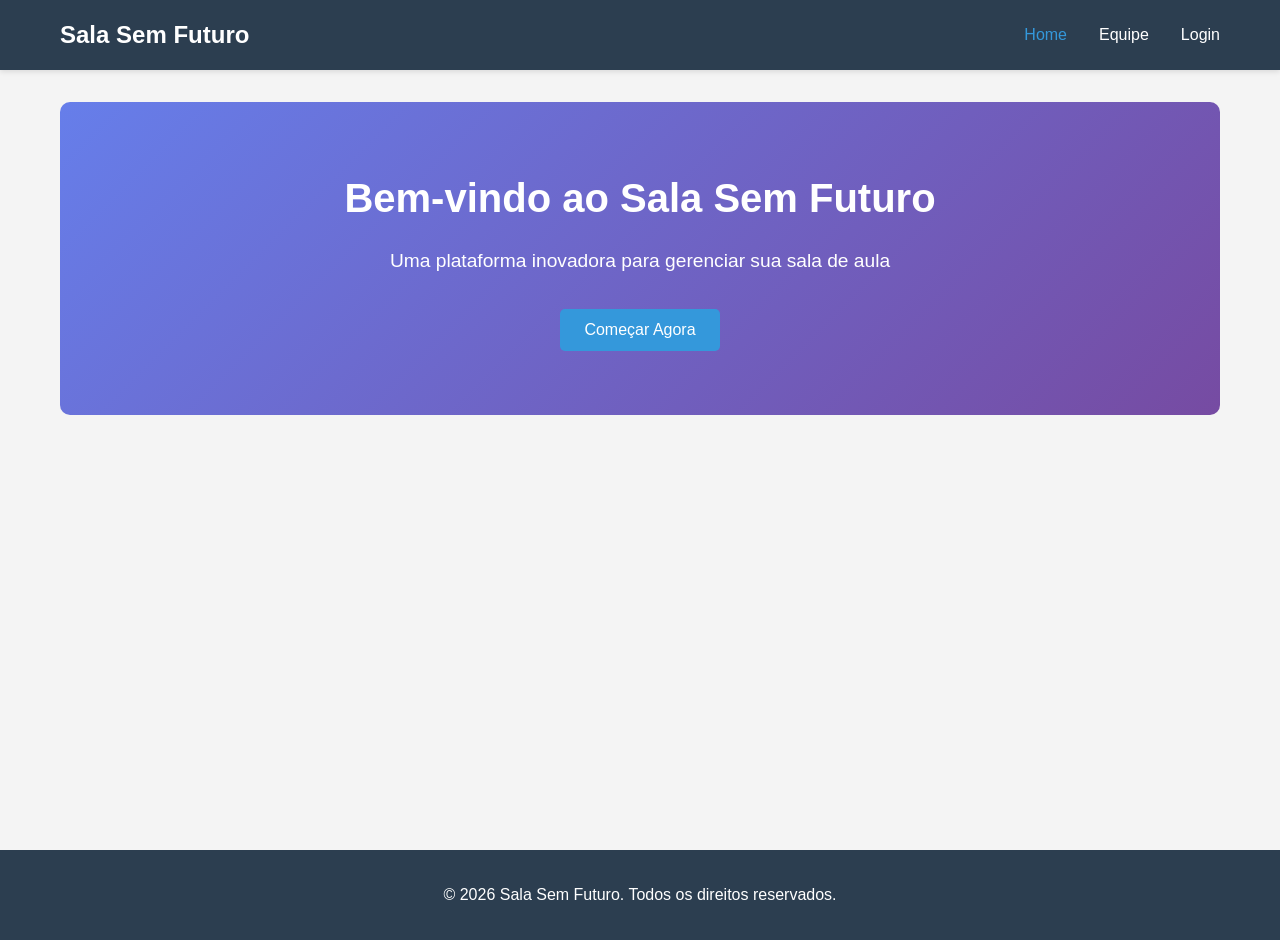
==== index.html @ a5ed9cbe "Estrutura inicial do projeto SalaSemFuturoDemo" ====
<!DOCTYPE html>
<html lang="pt-BR">
<head>
    <meta charset="UTF-8">
    <meta name="viewport" content="width=device-width, initial-scale=1.0">
    <title>Sala Sem Futuro - Home</title>
    <link rel="stylesheet" href="assets/style.css">
</head>
<body>
    <nav class="navbar">
        <div class="container">
            <h1 class="logo">Sala Sem Futuro</h1>
            <ul class="nav-links">
                <li><a href="index.html" class="active">Home</a></li>
                <li><a href="equipe.html">Equipe</a></li>
                <li><a href="login.html">Login</a></li>
            </ul>
        </div>
    </nav>

    <main class="container">
        <section class="hero">
            <h2>Bem-vindo ao Sala Sem Futuro</h2>
            <p>Uma plataforma inovadora para gerenciar sua sala de aula</p>
            <button class="btn btn-primary">Começar Agora</button>
        </section>
    </main>

    <footer>
        <p>&copy; 2026 Sala Sem Futuro. Todos os direitos reservados.</p>
    </footer>

    <script src="assets/app.js"></script>
</body>
</html>
---- assets/style.css ----
* {
    margin: 0;
    padding: 0;
    box-sizing: border-box;
}

body {
    font-family: 'Segoe UI', Tahoma, Geneva, Verdana, sans-serif;
    line-height: 1.6;
    color: #333;
    background-color: #f4f4f4;
}

.container {
    max-width: 1200px;
    margin: 0 auto;
    padding: 0 20px;
}

/* Navbar */
.navbar {
    background-color: #2c3e50;
    color: white;
    padding: 1rem 0;
    position: sticky;
    top: 0;
    box-shadow: 0 2px 5px rgba(0, 0, 0, 0.1);
}

.navbar .container {
    display: flex;
    justify-content: space-between;
    align-items: center;
}

.logo {
    font-size: 1.5rem;
    font-weight: bold;
}

.nav-links {
    display: flex;
    list-style: none;
    gap: 2rem;
}

.nav-links a {
    color: white;
    text-decoration: none;
    transition: color 0.3s ease;
}

.nav-links a:hover,
.nav-links a.active {
    color: #3498db;
}

/* Main Content */
main {
    min-height: calc(100vh - 200px);
    padding: 2rem 0;
}

/* Hero Section */
.hero {
    text-align: center;
    padding: 4rem 2rem;
    background: linear-gradient(135deg, #667eea 0%, #764ba2 100%);
    color: white;
    border-radius: 10px;
    margin: 2rem 0;
}

.hero h2 {
    font-size: 2.5rem;
    margin-bottom: 1rem;
}

.hero p {
    font-size: 1.2rem;
    margin-bottom: 2rem;
}

/* Buttons */
.btn {
    padding: 0.75rem 1.5rem;
    border: none;
    border-radius: 5px;
    cursor: pointer;
    font-size: 1rem;
    transition: background-color 0.3s ease;
}

.btn-primary {
    background-color: #3498db;
    color: white;
}

.btn-primary:hover {
    background-color: #2980b9;
}

.btn-secondary {
    background-color: #95a5a6;
    color: white;
}

.btn-secondary:hover {
    background-color: #7f8c8d;
}

/* Forms */
.form-group {
    margin-bottom: 1.5rem;
}

.form-group label {
    display: block;
    margin-bottom: 0.5rem;
    font-weight: bold;
}

.form-group input {
    width: 100%;
    padding: 0.75rem;
    border: 1px solid #ddd;
    border-radius: 5px;
    font-size: 1rem;
}

.form-group input:focus {
    outline: none;
    border-color: #3498db;
    box-shadow: 0 0 5px rgba(52, 152, 219, 0.5);
}

/* Login Section */
.login-section {
    display: flex;
    justify-content: center;
    align-items: center;
    padding: 2rem 0;
}

.login-box {
    background: white;
    padding: 2rem;
    border-radius: 10px;
    box-shadow: 0 0 20px rgba(0, 0, 0, 0.1);
    width: 100%;
    max-width: 400px;
}

.login-box h2 {
    text-align: center;
    margin-bottom: 2rem;
    color: #2c3e50;
}

.login-box form button {
    width: 100%;
}

.login-box p {
    text-align: center;
    margin-top: 1rem;
}

.login-box a {
    color: #3498db;
    text-decoration: none;
}

.login-box a:hover {
    text-decoration: underline;
}

/* Dashboard */
.dashboard-section h2,
.team-section h2,
.admin-section h2 {
    text-align: center;
    margin-bottom: 2rem;
    color: #2c3e50;
}

.dashboard-grid {
    display: grid;
    grid-template-columns: repeat(auto-fit, minmax(250px, 1fr));
    gap: 2rem;
    margin: 2rem 0;
}

.card {
    background: white;
    padding: 2rem;
    border-radius: 10px;
    box-shadow: 0 0 10px rgba(0, 0, 0, 0.1);
    text-align: center;
    transition: transform 0.3s ease;
}

.card:hover {
    transform: translateY(-5px);
    box-shadow: 0 5px 20px rgba(0, 0, 0, 0.2);
}

.card h3 {
    color: #2c3e50;
    margin-bottom: 1rem;
}

.stats {
    font-size: 2rem;
    font-weight: bold;
    color: #3498db;
}

/* Team Section */
.team-grid {
    display: grid;
    grid-template-columns: repeat(auto-fit, minmax(200px, 1fr));
    gap: 2rem;
    margin: 2rem 0;
}

.team-member {
    background: white;
    padding: 2rem;
    border-radius: 10px;
    box-shadow: 0 0 10px rgba(0, 0, 0, 0.1);
    text-align: center;
}

.team-member img {
    width: 150px;
    height: 150px;
    border-radius: 50%;
    margin-bottom: 1rem;
    object-fit: cover;
}

.team-member h3 {
    color: #2c3e50;
    margin-bottom: 0.5rem;
}

.team-member p {
    color: #7f8c8d;
}

/* Admin Section */
.admin-menu {
    display: grid;
    grid-template-columns: repeat(auto-fit, minmax(250px, 1fr));
    gap: 2rem;
    margin: 2rem 0;
}

.admin-item {
    background: white;
    padding: 2rem;
    border-radius: 10px;
    box-shadow: 0 0 10px rgba(0, 0, 0, 0.1);
}

.admin-item h3 {
    color: #2c3e50;
    margin-bottom: 0.5rem;
}

.admin-item p {
    color: #7f8c8d;
    margin-bottom: 1.5rem;
}

.admin-item button {
    width: 100%;
}

/* Footer */
footer {
    background-color: #2c3e50;
    color: white;
    text-align: center;
    padding: 2rem 0;
    margin-top: 3rem;
}

/* Responsive */
@media (max-width: 768px) {
    .nav-links {
        gap: 1rem;
    }

    .hero h2 {
        font-size: 1.8rem;
    }

    .dashboard-grid,
    .team-grid,
    .admin-menu {
        grid-template-columns: 1fr;
    }
}
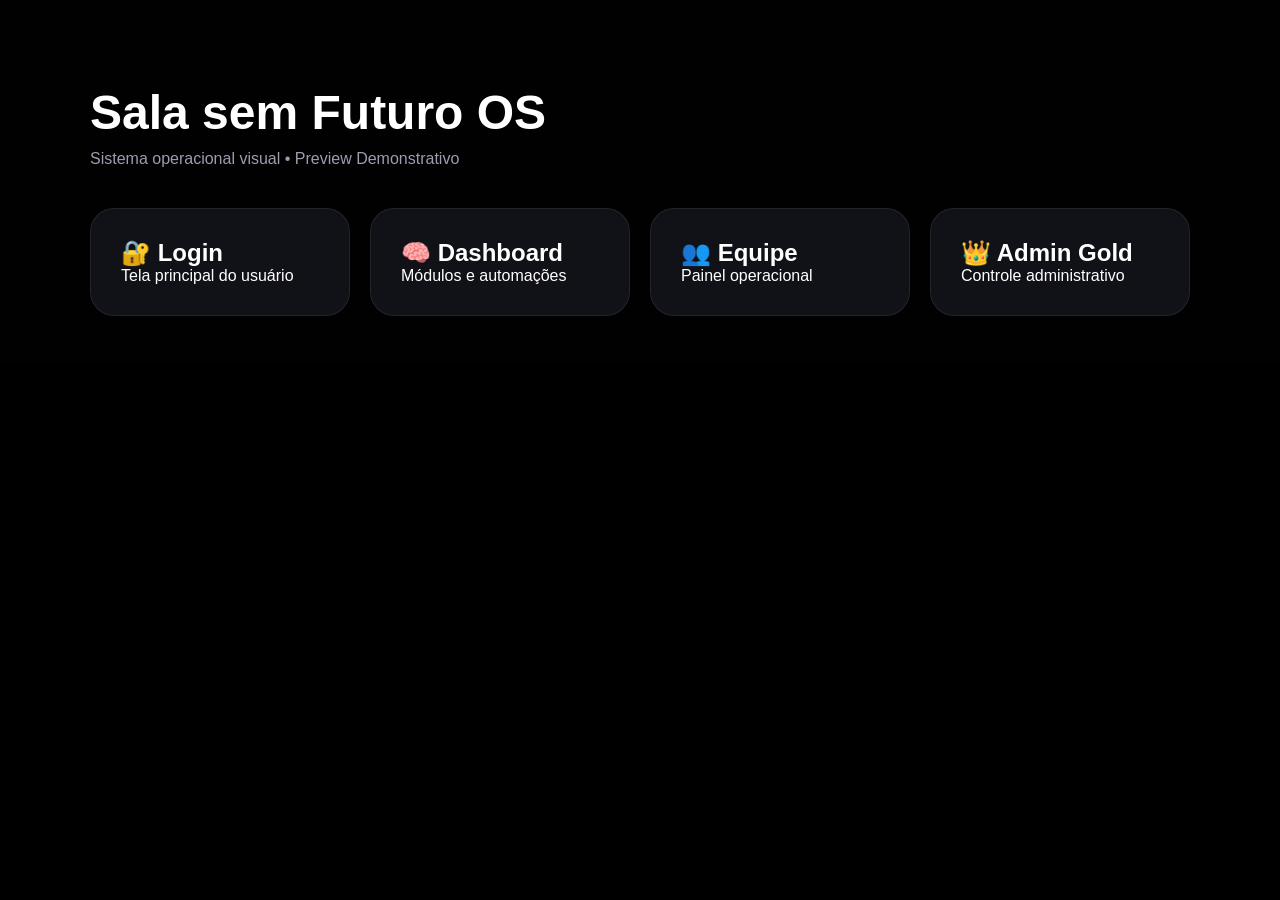
==== commit 8da7582b: "Atualizar com novo design Sala sem Futuro OS" ====
--- a/index.html
+++ b/index.html
@@ -1,35 +1,45 @@
 <!DOCTYPE html>
 <html lang="pt-BR">
 <head>
-    <meta charset="UTF-8">
-    <meta name="viewport" content="width=device-width, initial-scale=1.0">
-    <title>Sala Sem Futuro - Home</title>
-    <link rel="stylesheet" href="assets/style.css">
+<meta charset="UTF-8">
+<meta name="viewport" content="width=device-width, initial-scale=1.0">
+<title>Sala sem Futuro OS</title>
+<link rel="stylesheet" href="assets/style.css">
 </head>
-<body>
-    <nav class="navbar">
-        <div class="container">
-            <h1 class="logo">Sala Sem Futuro</h1>
-            <ul class="nav-links">
-                <li><a href="index.html" class="active">Home</a></li>
-                <li><a href="equipe.html">Equipe</a></li>
-                <li><a href="login.html">Login</a></li>
-            </ul>
-        </div>
-    </nav>
+<body class="hub-body">
 
-    <main class="container">
-        <section class="hero">
-            <h2>Bem-vindo ao Sala Sem Futuro</h2>
-            <p>Uma plataforma inovadora para gerenciar sua sala de aula</p>
-            <button class="btn btn-primary">Começar Agora</button>
-        </section>
-    </main>
+<div class="hub-container">
 
-    <footer>
-        <p>&copy; 2026 Sala Sem Futuro. Todos os direitos reservados.</p>
-    </footer>
+    <h1 class="hub-title">Sala sem Futuro OS</h1>
+    <p class="hub-subtitle">
+        Sistema operacional visual • Preview Demonstrativo
+    </p>
 
-    <script src="assets/app.js"></script>
+    <div class="hub-grid">
+
+        <a href="login.html" class="hub-card">
+            <h2>🔐 Login</h2>
+            <p>Tela principal do usuário</p>
+        </a>
+
+        <a href="dashboard.html" class="hub-card">
+            <h2>🧠 Dashboard</h2>
+            <p>Módulos e automações</p>
+        </a>
+
+        <a href="equipe.html" class="hub-card">
+            <h2>👥 Equipe</h2>
+            <p>Painel operacional</p>
+        </a>
+
+        <a href="admin.html" class="hub-card">
+            <h2>👑 Admin Gold</h2>
+            <p>Controle administrativo</p>
+        </a>
+
+    </div>
+
+</div>
+
 </body>
 </html>
--- a/assets/style.css
+++ b/assets/style.css
@@ -1,305 +1,145 @@
-* {
-    margin: 0;
-    padding: 0;
-    box-sizing: border-box;
+*{
+margin:0;
+padding:0;
+box-sizing:border-box;
+font-family:Segoe UI,sans-serif;
 }
 
-body {
-    font-family: 'Segoe UI', Tahoma, Geneva, Verdana, sans-serif;
-    line-height: 1.6;
-    color: #333;
-    background-color: #f4f4f4;
+body{
+background:#050507;
+color:white;
+min-height:100vh;
+padding:25px;
 }
 
-.container {
-    max-width: 1200px;
-    margin: 0 auto;
-    padding: 0 20px;
+body::before{
+content:'';
+position:fixed;
+inset:0;
+background:url('https://i.postimg.cc/gky5YNH2/1778823817951-3.jpg') center/cover;
+opacity:.08;
+z-index:-2;
 }
 
-/* Navbar */
-.navbar {
-    background-color: #2c3e50;
-    color: white;
-    padding: 1rem 0;
-    position: sticky;
-    top: 0;
-    box-shadow: 0 2px 5px rgba(0, 0, 0, 0.1);
+body::after{
+content:'';
+position:fixed;
+inset:0;
+background:linear-gradient(to bottom,rgba(0,0,0,.7),rgba(0,0,0,.95));
+z-index:-1;
 }
 
-.navbar .container {
-    display: flex;
-    justify-content: space-between;
-    align-items: center;
+.hub-container{
+max-width:1100px;
+margin:auto;
+padding-top:60px;
 }
 
-.logo {
-    font-size: 1.5rem;
-    font-weight: bold;
+.hub-title{
+font-size:3rem;
+font-weight:900;
+margin-bottom:10px;
 }
 
-.nav-links {
-    display: flex;
-    list-style: none;
-    gap: 2rem;
+.hub-subtitle{
+color:#9d9db1;
+margin-bottom:40px;
 }
 
-.nav-links a {
-    color: white;
-    text-decoration: none;
-    transition: color 0.3s ease;
+.hub-grid{
+display:grid;
+grid-template-columns:repeat(auto-fit,minmax(240px,1fr));
+gap:20px;
 }
 
-.nav-links a:hover,
-.nav-links a.active {
-    color: #3498db;
+.hub-card{
+background:#111118;
+border:1px solid rgba(255,255,255,.08);
+padding:30px;
+border-radius:24px;
+text-decoration:none;
+color:white;
+transition:.3s;
 }
 
-/* Main Content */
-main {
-    min-height: calc(100vh - 200px);
-    padding: 2rem 0;
+.hub-card:hover{
+transform:translateY(-5px);
+border-color:#ffd700;
 }
 
-/* Hero Section */
-.hero {
-    text-align: center;
-    padding: 4rem 2rem;
-    background: linear-gradient(135deg, #667eea 0%, #764ba2 100%);
-    color: white;
-    border-radius: 10px;
-    margin: 2rem 0;
+.center-box{
+display:flex;
+justify-content:center;
+align-items:center;
+min-height:100vh;
 }
 
-.hero h2 {
-    font-size: 2.5rem;
-    margin-bottom: 1rem;
+.glass-card,
+.card,
+.module-card,
+.task-card{
+background:#111118;
+border:1px solid rgba(255,255,255,.08);
+border-radius:24px;
+padding:25px;
+margin-bottom:20px;
 }
 
-.hero p {
-    font-size: 1.2rem;
-    margin-bottom: 2rem;
+.glass-card{
+width:100%;
+max-width:420px;
 }
 
-/* Buttons */
-.btn {
-    padding: 0.75rem 1.5rem;
-    border: none;
-    border-radius: 5px;
-    cursor: pointer;
-    font-size: 1rem;
-    transition: background-color 0.3s ease;
+input,
+textarea{
+width:100%;
+padding:15px;
+margin-top:15px;
+background:#050507;
+border:1px solid rgba(255,255,255,.08);
+border-radius:16px;
+color:white;
 }
 
-.btn-primary {
-    background-color: #3498db;
-    color: white;
+button{
+margin-top:15px;
+width:100%;
+padding:15px;
+border:none;
+border-radius:16px;
+font-weight:700;
+cursor:pointer;
+background:linear-gradient(135deg,#8b5cf6,#d946ef);
+color:white;
 }
 
-.btn-primary:hover {
-    background-color: #2980b9;
+.page-container{
+max-width:1000px;
+margin:auto;
 }
 
-.btn-secondary {
-    background-color: #95a5a6;
-    color: white;
+.topbar{
+display:flex;
+justify-content:space-between;
+align-items:center;
+margin-bottom:30px;
 }
 
-.btn-secondary:hover {
-    background-color: #7f8c8d;
+.topbar a{
+color:#ffd700;
+text-decoration:none;
 }
 
-/* Forms */
-.form-group {
-    margin-bottom: 1.5rem;
+.stats-grid{
+display:grid;
+grid-template-columns:1fr 1fr;
+gap:20px;
+margin-bottom:20px;
 }
 
-.form-group label {
-    display: block;
-    margin-bottom: 0.5rem;
-    font-weight: bold;
-}
-
-.form-group input {
-    width: 100%;
-    padding: 0.75rem;
-    border: 1px solid #ddd;
-    border-radius: 5px;
-    font-size: 1rem;
-}
-
-.form-group input:focus {
-    outline: none;
-    border-color: #3498db;
-    box-shadow: 0 0 5px rgba(52, 152, 219, 0.5);
-}
-
-/* Login Section */
-.login-section {
-    display: flex;
-    justify-content: center;
-    align-items: center;
-    padding: 2rem 0;
-}
-
-.login-box {
-    background: white;
-    padding: 2rem;
-    border-radius: 10px;
-    box-shadow: 0 0 20px rgba(0, 0, 0, 0.1);
-    width: 100%;
-    max-width: 400px;
-}
-
-.login-box h2 {
-    text-align: center;
-    margin-bottom: 2rem;
-    color: #2c3e50;
-}
-
-.login-box form button {
-    width: 100%;
-}
-
-.login-box p {
-    text-align: center;
-    margin-top: 1rem;
-}
-
-.login-box a {
-    color: #3498db;
-    text-decoration: none;
-}
-
-.login-box a:hover {
-    text-decoration: underline;
-}
-
-/* Dashboard */
-.dashboard-section h2,
-.team-section h2,
-.admin-section h2 {
-    text-align: center;
-    margin-bottom: 2rem;
-    color: #2c3e50;
-}
-
-.dashboard-grid {
-    display: grid;
-    grid-template-columns: repeat(auto-fit, minmax(250px, 1fr));
-    gap: 2rem;
-    margin: 2rem 0;
-}
-
-.card {
-    background: white;
-    padding: 2rem;
-    border-radius: 10px;
-    box-shadow: 0 0 10px rgba(0, 0, 0, 0.1);
-    text-align: center;
-    transition: transform 0.3s ease;
-}
-
-.card:hover {
-    transform: translateY(-5px);
-    box-shadow: 0 5px 20px rgba(0, 0, 0, 0.2);
-}
-
-.card h3 {
-    color: #2c3e50;
-    margin-bottom: 1rem;
-}
-
-.stats {
-    font-size: 2rem;
-    font-weight: bold;
-    color: #3498db;
-}
-
-/* Team Section */
-.team-grid {
-    display: grid;
-    grid-template-columns: repeat(auto-fit, minmax(200px, 1fr));
-    gap: 2rem;
-    margin: 2rem 0;
-}
-
-.team-member {
-    background: white;
-    padding: 2rem;
-    border-radius: 10px;
-    box-shadow: 0 0 10px rgba(0, 0, 0, 0.1);
-    text-align: center;
-}
-
-.team-member img {
-    width: 150px;
-    height: 150px;
-    border-radius: 50%;
-    margin-bottom: 1rem;
-    object-fit: cover;
-}
-
-.team-member h3 {
-    color: #2c3e50;
-    margin-bottom: 0.5rem;
-}
-
-.team-member p {
-    color: #7f8c8d;
-}
-
-/* Admin Section */
-.admin-menu {
-    display: grid;
-    grid-template-columns: repeat(auto-fit, minmax(250px, 1fr));
-    gap: 2rem;
-    margin: 2rem 0;
-}
-
-.admin-item {
-    background: white;
-    padding: 2rem;
-    border-radius: 10px;
-    box-shadow: 0 0 10px rgba(0, 0, 0, 0.1);
-}
-
-.admin-item h3 {
-    color: #2c3e50;
-    margin-bottom: 0.5rem;
-}
-
-.admin-item p {
-    color: #7f8c8d;
-    margin-bottom: 1.5rem;
-}
-
-.admin-item button {
-    width: 100%;
-}
-
-/* Footer */
-footer {
-    background-color: #2c3e50;
-    color: white;
-    text-align: center;
-    padding: 2rem 0;
-    margin-top: 3rem;
-}
-
-/* Responsive */
-@media (max-width: 768px) {
-    .nav-links {
-        gap: 1rem;
-    }
-
-    .hero h2 {
-        font-size: 1.8rem;
-    }
-
-    .dashboard-grid,
-    .team-grid,
-    .admin-menu {
-        grid-template-columns: 1fr;
-    }
-}
+.task-card span{
+display:inline-block;
+margin-top:10px;
+color:#ffd700;
+font-weight:700;
+}
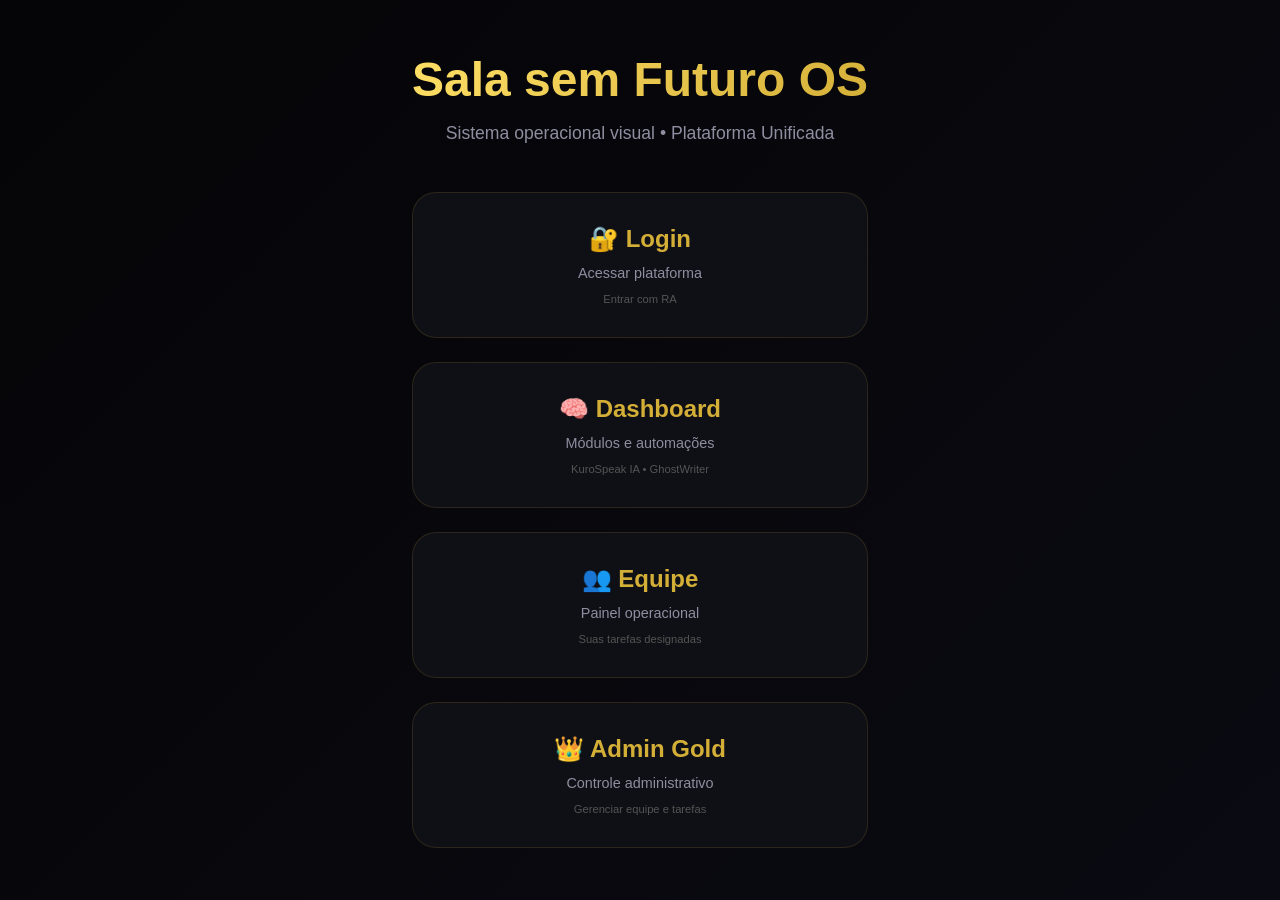
==== commit 4abda509: "Atualizar o index.html" ====
--- a/index.html
+++ b/index.html
@@ -4,42 +4,75 @@
 <meta charset="UTF-8">
 <meta name="viewport" content="width=device-width, initial-scale=1.0">
 <title>Sala sem Futuro OS</title>
-<link rel="stylesheet" href="assets/style.css">
+<style>
+* { margin:0; padding:0; box-sizing:border-box; font-family:'Segoe UI', sans-serif; }
+body {
+    background: #050507;
+    min-height: 100vh;
+    display: flex;
+    align-items: center;
+    justify-content: center;
+}
+body::before {
+    content: '';
+    position: fixed;
+    inset: 0;
+    background: url('https://i.postimg.cc/gky5YNH2/1778823817951-3.jpg') center/cover no-repeat;
+    opacity: .05;
+    z-index: -2;
+}
+body::after {
+    content: '';
+    position: fixed;
+    inset: 0;
+    background: linear-gradient(135deg, #050507, #0a0a12);
+    z-index: -1;
+}
+.hub-container { text-align: center; padding: 40px 20px; max-width: 900px; margin: 0 auto; }
+.hub-title { font-size: 3rem; font-weight: 800; background: linear-gradient(135deg, #ffe066, #d4af37); -webkit-background-clip: text; -webkit-text-fill-color: transparent; margin-bottom: 16px; }
+.hub-subtitle { color: #8e8ea0; margin-bottom: 48px; font-size: 1.1rem; }
+.hub-grid { display: grid; grid-template-columns: repeat(auto-fit, minmax(220px, 1fr)); gap: 24px; }
+.hub-card {
+    background: #0f0f16;
+    border: 1px solid rgba(212,175,55,.15);
+    border-radius: 24px;
+    padding: 32px 24px;
+    text-decoration: none;
+    transition: all 0.3s;
+    cursor: pointer;
+}
+.hub-card:hover { border-color: #d4af37; transform: translateY(-4px); box-shadow: 0 12px 32px rgba(0,0,0,.5); }
+.hub-card h2 { color: #d4af37; margin-bottom: 12px; font-size: 1.5rem; }
+.hub-card p { color: #8e8ea0; font-size: 0.9rem; }
+.hub-card small { display: block; margin-top: 12px; font-size: 0.7rem; color: #555; }
+</style>
 </head>
-<body class="hub-body">
-
+<body>
 <div class="hub-container">
-
     <h1 class="hub-title">Sala sem Futuro OS</h1>
-    <p class="hub-subtitle">
-        Sistema operacional visual • Preview Demonstrativo
-    </p>
-
+    <p class="hub-subtitle">Sistema operacional visual • Plataforma Unificada</p>
     <div class="hub-grid">
-
         <a href="login.html" class="hub-card">
             <h2>🔐 Login</h2>
-            <p>Tela principal do usuário</p>
+            <p>Acessar plataforma</p>
+            <small>Entrar com RA</small>
         </a>
-
         <a href="dashboard.html" class="hub-card">
             <h2>🧠 Dashboard</h2>
             <p>Módulos e automações</p>
+            <small>KuroSpeak IA • GhostWriter</small>
         </a>
-
         <a href="equipe.html" class="hub-card">
             <h2>👥 Equipe</h2>
             <p>Painel operacional</p>
+            <small>Suas tarefas designadas</small>
         </a>
-
         <a href="admin.html" class="hub-card">
             <h2>👑 Admin Gold</h2>
             <p>Controle administrativo</p>
+            <small>Gerenciar equipe e tarefas</small>
         </a>
-
     </div>
-
 </div>
-
 </body>
 </html>
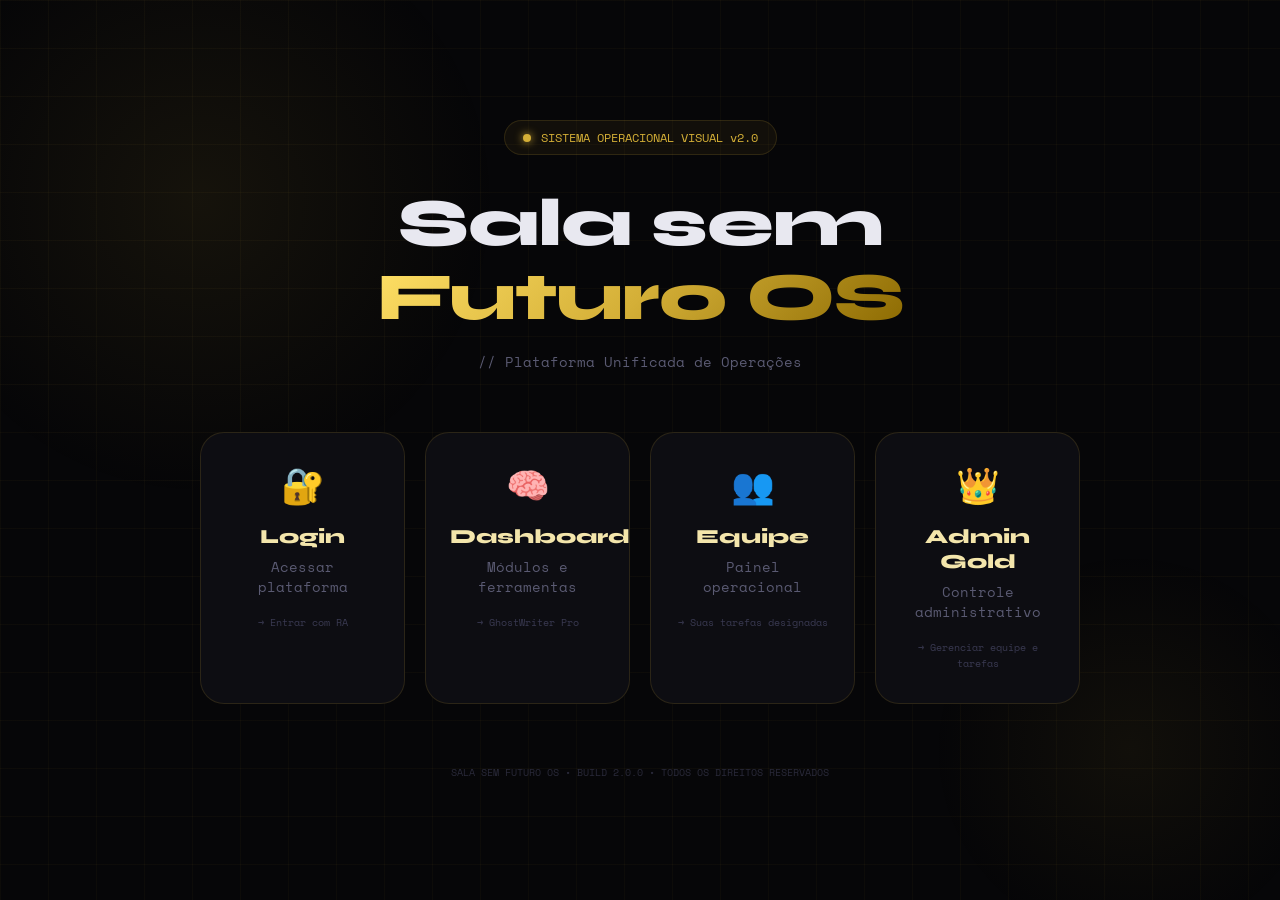
==== commit 3fd534a8: "Atualizar o index.html" ====
--- a/index.html
+++ b/index.html
@@ -4,75 +4,188 @@
 <meta charset="UTF-8">
 <meta name="viewport" content="width=device-width, initial-scale=1.0">
 <title>Sala sem Futuro OS</title>
+<link href="https://fonts.googleapis.com/css2?family=Space+Mono:wght@400;700&family=Syne:wght@700;800&display=swap" rel="stylesheet">
 <style>
-* { margin:0; padding:0; box-sizing:border-box; font-family:'Segoe UI', sans-serif; }
+:root {
+  --bg: #060608;
+  --card: #0d0d12;
+  --border: rgba(212,175,55,.15);
+  --gold: #d4af37;
+  --gold-light: #f3e5ab;
+  --gold-dark: #8a6800;
+  --muted: #5a5a72;
+  --text: #e8e8f0;
+  --glow: rgba(212,175,55,.2);
+}
+* { margin:0; padding:0; box-sizing:border-box; }
 body {
-    background: #050507;
-    min-height: 100vh;
-    display: flex;
-    align-items: center;
-    justify-content: center;
+  font-family: 'Syne', sans-serif;
+  background: var(--bg);
+  color: var(--text);
+  min-height: 100vh;
+  display: flex;
+  align-items: center;
+  justify-content: center;
+  overflow-x: hidden;
 }
-body::before {
-    content: '';
-    position: fixed;
-    inset: 0;
-    background: url('https://i.postimg.cc/gky5YNH2/1778823817951-3.jpg') center/cover no-repeat;
-    opacity: .05;
-    z-index: -2;
+/* Animated grid background */
+.bg-grid {
+  position: fixed;
+  inset: 0;
+  background-image:
+    linear-gradient(rgba(212,175,55,.04) 1px, transparent 1px),
+    linear-gradient(90deg, rgba(212,175,55,.04) 1px, transparent 1px);
+  background-size: 48px 48px;
+  z-index: 0;
 }
-body::after {
-    content: '';
-    position: fixed;
-    inset: 0;
-    background: linear-gradient(135deg, #050507, #0a0a12);
-    z-index: -1;
+.bg-glow {
+  position: fixed;
+  width: 600px; height: 600px;
+  border-radius: 50%;
+  background: radial-gradient(circle, rgba(212,175,55,.08) 0%, transparent 70%);
+  top: -100px; left: -100px;
+  z-index: 0;
+  animation: driftGlow 12s ease-in-out infinite alternate;
 }
-.hub-container { text-align: center; padding: 40px 20px; max-width: 900px; margin: 0 auto; }
-.hub-title { font-size: 3rem; font-weight: 800; background: linear-gradient(135deg, #ffe066, #d4af37); -webkit-background-clip: text; -webkit-text-fill-color: transparent; margin-bottom: 16px; }
-.hub-subtitle { color: #8e8ea0; margin-bottom: 48px; font-size: 1.1rem; }
-.hub-grid { display: grid; grid-template-columns: repeat(auto-fit, minmax(220px, 1fr)); gap: 24px; }
-.hub-card {
-    background: #0f0f16;
-    border: 1px solid rgba(212,175,55,.15);
-    border-radius: 24px;
-    padding: 32px 24px;
-    text-decoration: none;
-    transition: all 0.3s;
-    cursor: pointer;
+.bg-glow2 {
+  position: fixed;
+  width: 400px; height: 400px;
+  border-radius: 50%;
+  background: radial-gradient(circle, rgba(212,175,55,.06) 0%, transparent 70%);
+  bottom: -50px; right: -50px;
+  z-index: 0;
+  animation: driftGlow 16s ease-in-out infinite alternate-reverse;
 }
-.hub-card:hover { border-color: #d4af37; transform: translateY(-4px); box-shadow: 0 12px 32px rgba(0,0,0,.5); }
-.hub-card h2 { color: #d4af37; margin-bottom: 12px; font-size: 1.5rem; }
-.hub-card p { color: #8e8ea0; font-size: 0.9rem; }
-.hub-card small { display: block; margin-top: 12px; font-size: 0.7rem; color: #555; }
+@keyframes driftGlow {
+  from { transform: translate(0,0) scale(1); }
+  to   { transform: translate(60px,40px) scale(1.1); }
+}
+.wrap {
+  position: relative;
+  z-index: 1;
+  text-align: center;
+  padding: 40px 20px;
+  max-width: 920px;
+  width: 100%;
+}
+.logo-badge {
+  display: inline-flex;
+  align-items: center;
+  gap: 10px;
+  background: rgba(212,175,55,.06);
+  border: 1px solid var(--border);
+  border-radius: 999px;
+  padding: 8px 18px;
+  font-family: 'Space Mono', monospace;
+  font-size: .75rem;
+  color: var(--gold);
+  margin-bottom: 32px;
+  animation: fadeDown .6s ease both;
+}
+.logo-dot { width:8px; height:8px; border-radius:50%; background:var(--gold); box-shadow:0 0 8px var(--gold); animation: pulse 2s infinite; }
+@keyframes pulse { 0%,100%{opacity:1} 50%{opacity:.4} }
+h1 {
+  font-size: clamp(2.4rem, 6vw, 4.2rem);
+  font-weight: 800;
+  letter-spacing: -1px;
+  line-height: 1.1;
+  margin-bottom: 16px;
+  animation: fadeDown .7s ease .1s both;
+}
+h1 span {
+  background: linear-gradient(135deg, #ffe066, #d4af37, #8a6800);
+  -webkit-background-clip: text;
+  -webkit-text-fill-color: transparent;
+}
+.subtitle {
+  color: var(--muted);
+  font-family: 'Space Mono', monospace;
+  font-size: .9rem;
+  margin-bottom: 60px;
+  animation: fadeDown .7s ease .2s both;
+}
+.grid {
+  display: grid;
+  grid-template-columns: repeat(auto-fit, minmax(200px, 1fr));
+  gap: 20px;
+  animation: fadeDown .7s ease .3s both;
+}
+.card {
+  background: var(--card);
+  border: 1px solid var(--border);
+  border-radius: 24px;
+  padding: 32px 24px;
+  text-decoration: none;
+  transition: all .35s cubic-bezier(.34,1.56,.64,1);
+  position: relative;
+  overflow: hidden;
+  display: block;
+}
+.card::before {
+  content: '';
+  position: absolute;
+  inset: 0;
+  background: linear-gradient(135deg, rgba(212,175,55,.07) 0%, transparent 60%);
+  opacity: 0;
+  transition: opacity .3s;
+}
+.card:hover { transform: translateY(-6px); border-color: var(--gold); box-shadow: 0 20px 48px rgba(0,0,0,.6), 0 0 30px rgba(212,175,55,.12); }
+.card:hover::before { opacity: 1; }
+.card-icon { font-size: 2.2rem; margin-bottom: 16px; display: block; }
+.card h2 { font-size: 1.25rem; font-weight: 800; color: var(--gold-light); margin-bottom: 8px; }
+.card p { color: var(--muted); font-size: .85rem; font-family: 'Space Mono', monospace; line-height: 1.5; }
+.card small { display: block; margin-top: 16px; font-size: .65rem; color: #3a3a52; font-family: 'Space Mono', monospace; }
+.version {
+  margin-top: 60px;
+  font-family: 'Space Mono', monospace;
+  font-size: .65rem;
+  color: #2a2a3a;
+  animation: fadeDown .7s ease .5s both;
+}
+@keyframes fadeDown {
+  from { opacity:0; transform: translateY(-16px); }
+  to   { opacity:1; transform: translateY(0); }
+}
 </style>
 </head>
 <body>
-<div class="hub-container">
-    <h1 class="hub-title">Sala sem Futuro OS</h1>
-    <p class="hub-subtitle">Sistema operacional visual • Plataforma Unificada</p>
-    <div class="hub-grid">
-        <a href="login.html" class="hub-card">
-            <h2>🔐 Login</h2>
-            <p>Acessar plataforma</p>
-            <small>Entrar com RA</small>
-        </a>
-        <a href="dashboard.html" class="hub-card">
-            <h2>🧠 Dashboard</h2>
-            <p>Módulos e automações</p>
-            <small>KuroSpeak IA • GhostWriter</small>
-        </a>
-        <a href="equipe.html" class="hub-card">
-            <h2>👥 Equipe</h2>
-            <p>Painel operacional</p>
-            <small>Suas tarefas designadas</small>
-        </a>
-        <a href="admin.html" class="hub-card">
-            <h2>👑 Admin Gold</h2>
-            <p>Controle administrativo</p>
-            <small>Gerenciar equipe e tarefas</small>
-        </a>
-    </div>
+<div class="bg-grid"></div>
+<div class="bg-glow"></div>
+<div class="bg-glow2"></div>
+<div class="wrap">
+  <div class="logo-badge">
+    <div class="logo-dot"></div>
+    SISTEMA OPERACIONAL VISUAL v2.0
+  </div>
+  <h1>Sala sem<br><span>Futuro OS</span></h1>
+  <p class="subtitle">// Plataforma Unificada de Operações</p>
+  <div class="grid">
+    <a href="login.html" class="card">
+      <span class="card-icon">🔐</span>
+      <h2>Login</h2>
+      <p>Acessar plataforma</p>
+      <small>→ Entrar com RA</small>
+    </a>
+    <a href="dashboard.html" class="card">
+      <span class="card-icon">🧠</span>
+      <h2>Dashboard</h2>
+      <p>Módulos e ferramentas</p>
+      <small>→ GhostWriter Pro</small>
+    </a>
+    <a href="equipe.html" class="card">
+      <span class="card-icon">👥</span>
+      <h2>Equipe</h2>
+      <p>Painel operacional</p>
+      <small>→ Suas tarefas designadas</small>
+    </a>
+    <a href="admin.html" class="card">
+      <span class="card-icon">👑</span>
+      <h2>Admin Gold</h2>
+      <p>Controle administrativo</p>
+      <small>→ Gerenciar equipe e tarefas</small>
+    </a>
+  </div>
+  <p class="version">SALA SEM FUTURO OS • BUILD 2.0.0 • TODOS OS DIREITOS RESERVADOS</p>
 </div>
 </body>
-</html>+</html>
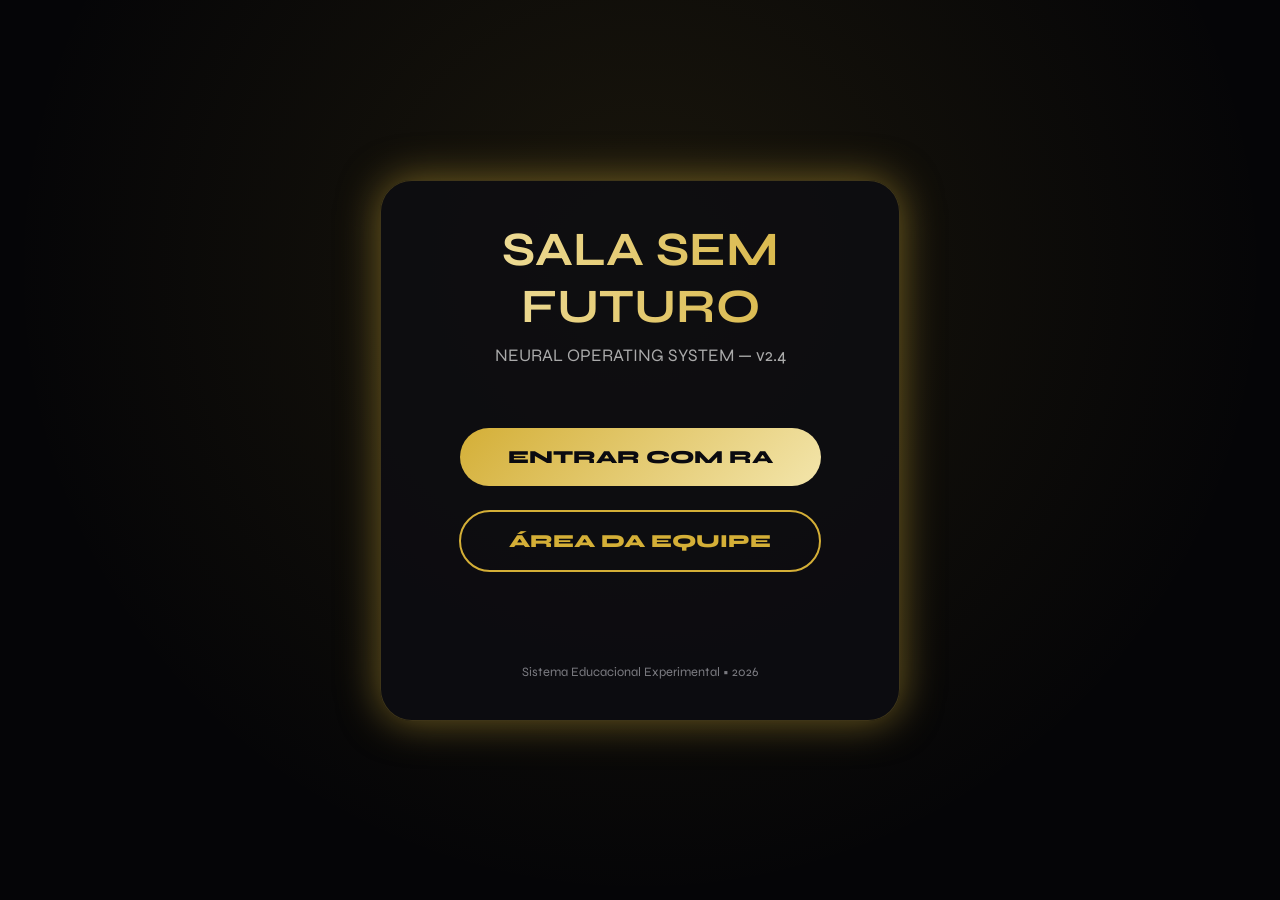
==== commit 91525e02: "Atualizar o index.html" ====
--- a/index.html
+++ b/index.html
@@ -4,188 +4,69 @@
 <meta charset="UTF-8">
 <meta name="viewport" content="width=device-width, initial-scale=1.0">
 <title>Sala sem Futuro OS</title>
-<link href="https://fonts.googleapis.com/css2?family=Space+Mono:wght@400;700&family=Syne:wght@700;800&display=swap" rel="stylesheet">
+<link href="https://fonts.googleapis.com/css2?family=Space+Mono:wght@400;700&family=Syne:wght@700;800;900&display=swap" rel="stylesheet">
 <style>
 :root {
-  --bg: #060608;
-  --card: #0d0d12;
-  --border: rgba(212,175,55,.15);
-  --gold: #d4af37;
-  --gold-light: #f3e5ab;
-  --gold-dark: #8a6800;
-  --muted: #5a5a72;
-  --text: #e8e8f0;
-  --glow: rgba(212,175,55,.2);
+  --bg: #050507; --gold: #d4af37; --glow: 0 0 40px rgba(212,175,55,0.5);
 }
 * { margin:0; padding:0; box-sizing:border-box; }
 body {
   font-family: 'Syne', sans-serif;
   background: var(--bg);
-  color: var(--text);
+  color: #e8e8f0;
   min-height: 100vh;
   display: flex;
   align-items: center;
   justify-content: center;
-  overflow-x: hidden;
+  text-align: center;
+  background-image: radial-gradient(circle at 50% 30%, rgba(212,175,55,0.1) 0%, transparent 70%);
 }
-/* Animated grid background */
-.bg-grid {
-  position: fixed;
-  inset: 0;
-  background-image:
-    linear-gradient(rgba(212,175,55,.04) 1px, transparent 1px),
-    linear-gradient(90deg, rgba(212,175,55,.04) 1px, transparent 1px);
-  background-size: 48px 48px;
-  z-index: 0;
+
+.container {
+  max-width: 520px; padding: 40px 30px;
+  background: rgba(13,13,18,0.85);
+  border: 1px solid rgba(212,175,55,0.25);
+  border-radius: 32px;
+  box-shadow: var(--glow);
 }
-.bg-glow {
-  position: fixed;
-  width: 600px; height: 600px;
-  border-radius: 50%;
-  background: radial-gradient(circle, rgba(212,175,55,.08) 0%, transparent 70%);
-  top: -100px; left: -100px;
-  z-index: 0;
-  animation: driftGlow 12s ease-in-out infinite alternate;
+
+h1 {
+  font-size: 3rem; margin-bottom: 10px; background: linear-gradient(90deg, #f3e5ab, #d4af37);
+  -webkit-background-clip: text; -webkit-text-fill-color: transparent;
 }
-.bg-glow2 {
-  position: fixed;
-  width: 400px; height: 400px;
-  border-radius: 50%;
-  background: radial-gradient(circle, rgba(212,175,55,.06) 0%, transparent 70%);
-  bottom: -50px; right: -50px;
-  z-index: 0;
-  animation: driftGlow 16s ease-in-out infinite alternate-reverse;
+.tagline {
+  font-size: 1.1rem; color: #aaa; margin-bottom: 50px;
 }
-@keyframes driftGlow {
-  from { transform: translate(0,0) scale(1); }
-  to   { transform: translate(60px,40px) scale(1.1); }
+
+.btn {
+  display: inline-block; padding: 18px 48px; margin: 12px;
+  background: linear-gradient(135deg, #d4af37, #f3e5ab);
+  color: #0a0a10; font-weight: 900; font-size: 1.15rem;
+  border-radius: 999px; text-decoration: none; transition: all 0.4s;
 }
-.wrap {
-  position: relative;
-  z-index: 1;
-  text-align: center;
-  padding: 40px 20px;
-  max-width: 920px;
-  width: 100%;
+.btn:hover {
+  transform: scale(1.05); box-shadow: var(--glow);
 }
-.logo-badge {
-  display: inline-flex;
-  align-items: center;
-  gap: 10px;
-  background: rgba(212,175,55,.06);
-  border: 1px solid var(--border);
-  border-radius: 999px;
-  padding: 8px 18px;
-  font-family: 'Space Mono', monospace;
-  font-size: .75rem;
-  color: var(--gold);
-  margin-bottom: 32px;
-  animation: fadeDown .6s ease both;
+.btn-outline {
+  background: transparent; border: 2px solid var(--gold); color: var(--gold);
 }
-.logo-dot { width:8px; height:8px; border-radius:50%; background:var(--gold); box-shadow:0 0 8px var(--gold); animation: pulse 2s infinite; }
-@keyframes pulse { 0%,100%{opacity:1} 50%{opacity:.4} }
-h1 {
-  font-size: clamp(2.4rem, 6vw, 4.2rem);
-  font-weight: 800;
-  letter-spacing: -1px;
-  line-height: 1.1;
-  margin-bottom: 16px;
-  animation: fadeDown .7s ease .1s both;
-}
-h1 span {
-  background: linear-gradient(135deg, #ffe066, #d4af37, #8a6800);
-  -webkit-background-clip: text;
-  -webkit-text-fill-color: transparent;
-}
-.subtitle {
-  color: var(--muted);
-  font-family: 'Space Mono', monospace;
-  font-size: .9rem;
-  margin-bottom: 60px;
-  animation: fadeDown .7s ease .2s both;
-}
-.grid {
-  display: grid;
-  grid-template-columns: repeat(auto-fit, minmax(200px, 1fr));
-  gap: 20px;
-  animation: fadeDown .7s ease .3s both;
-}
-.card {
-  background: var(--card);
-  border: 1px solid var(--border);
-  border-radius: 24px;
-  padding: 32px 24px;
-  text-decoration: none;
-  transition: all .35s cubic-bezier(.34,1.56,.64,1);
-  position: relative;
-  overflow: hidden;
-  display: block;
-}
-.card::before {
-  content: '';
-  position: absolute;
-  inset: 0;
-  background: linear-gradient(135deg, rgba(212,175,55,.07) 0%, transparent 60%);
-  opacity: 0;
-  transition: opacity .3s;
-}
-.card:hover { transform: translateY(-6px); border-color: var(--gold); box-shadow: 0 20px 48px rgba(0,0,0,.6), 0 0 30px rgba(212,175,55,.12); }
-.card:hover::before { opacity: 1; }
-.card-icon { font-size: 2.2rem; margin-bottom: 16px; display: block; }
-.card h2 { font-size: 1.25rem; font-weight: 800; color: var(--gold-light); margin-bottom: 8px; }
-.card p { color: var(--muted); font-size: .85rem; font-family: 'Space Mono', monospace; line-height: 1.5; }
-.card small { display: block; margin-top: 16px; font-size: .65rem; color: #3a3a52; font-family: 'Space Mono', monospace; }
-.version {
-  margin-top: 60px;
-  font-family: 'Space Mono', monospace;
-  font-size: .65rem;
-  color: #2a2a3a;
-  animation: fadeDown .7s ease .5s both;
-}
-@keyframes fadeDown {
-  from { opacity:0; transform: translateY(-16px); }
-  to   { opacity:1; transform: translateY(0); }
+
+.footer {
+  margin-top: 80px; font-size: 0.8rem; opacity: 0.5;
 }
 </style>
 </head>
 <body>
-<div class="bg-grid"></div>
-<div class="bg-glow"></div>
-<div class="bg-glow2"></div>
-<div class="wrap">
-  <div class="logo-badge">
-    <div class="logo-dot"></div>
-    SISTEMA OPERACIONAL VISUAL v2.0
+<div class="container">
+  <h1>SALA SEM FUTURO</h1>
+  <p class="tagline">NEURAL OPERATING SYSTEM — v2.4</p>
+
+  <a href="login.html" class="btn">ENTRAR COM RA</a>
+  <a href="admin.html" class="btn btn-outline">ÁREA DA EQUIPE</a>
+
+  <div class="footer">
+    Sistema Educacional Experimental • 2026
   </div>
-  <h1>Sala sem<br><span>Futuro OS</span></h1>
-  <p class="subtitle">// Plataforma Unificada de Operações</p>
-  <div class="grid">
-    <a href="login.html" class="card">
-      <span class="card-icon">🔐</span>
-      <h2>Login</h2>
-      <p>Acessar plataforma</p>
-      <small>→ Entrar com RA</small>
-    </a>
-    <a href="dashboard.html" class="card">
-      <span class="card-icon">🧠</span>
-      <h2>Dashboard</h2>
-      <p>Módulos e ferramentas</p>
-      <small>→ GhostWriter Pro</small>
-    </a>
-    <a href="equipe.html" class="card">
-      <span class="card-icon">👥</span>
-      <h2>Equipe</h2>
-      <p>Painel operacional</p>
-      <small>→ Suas tarefas designadas</small>
-    </a>
-    <a href="admin.html" class="card">
-      <span class="card-icon">👑</span>
-      <h2>Admin Gold</h2>
-      <p>Controle administrativo</p>
-      <small>→ Gerenciar equipe e tarefas</small>
-    </a>
-  </div>
-  <p class="version">SALA SEM FUTURO OS • BUILD 2.0.0 • TODOS OS DIREITOS RESERVADOS</p>
 </div>
 </body>
-</html>
+</html>
